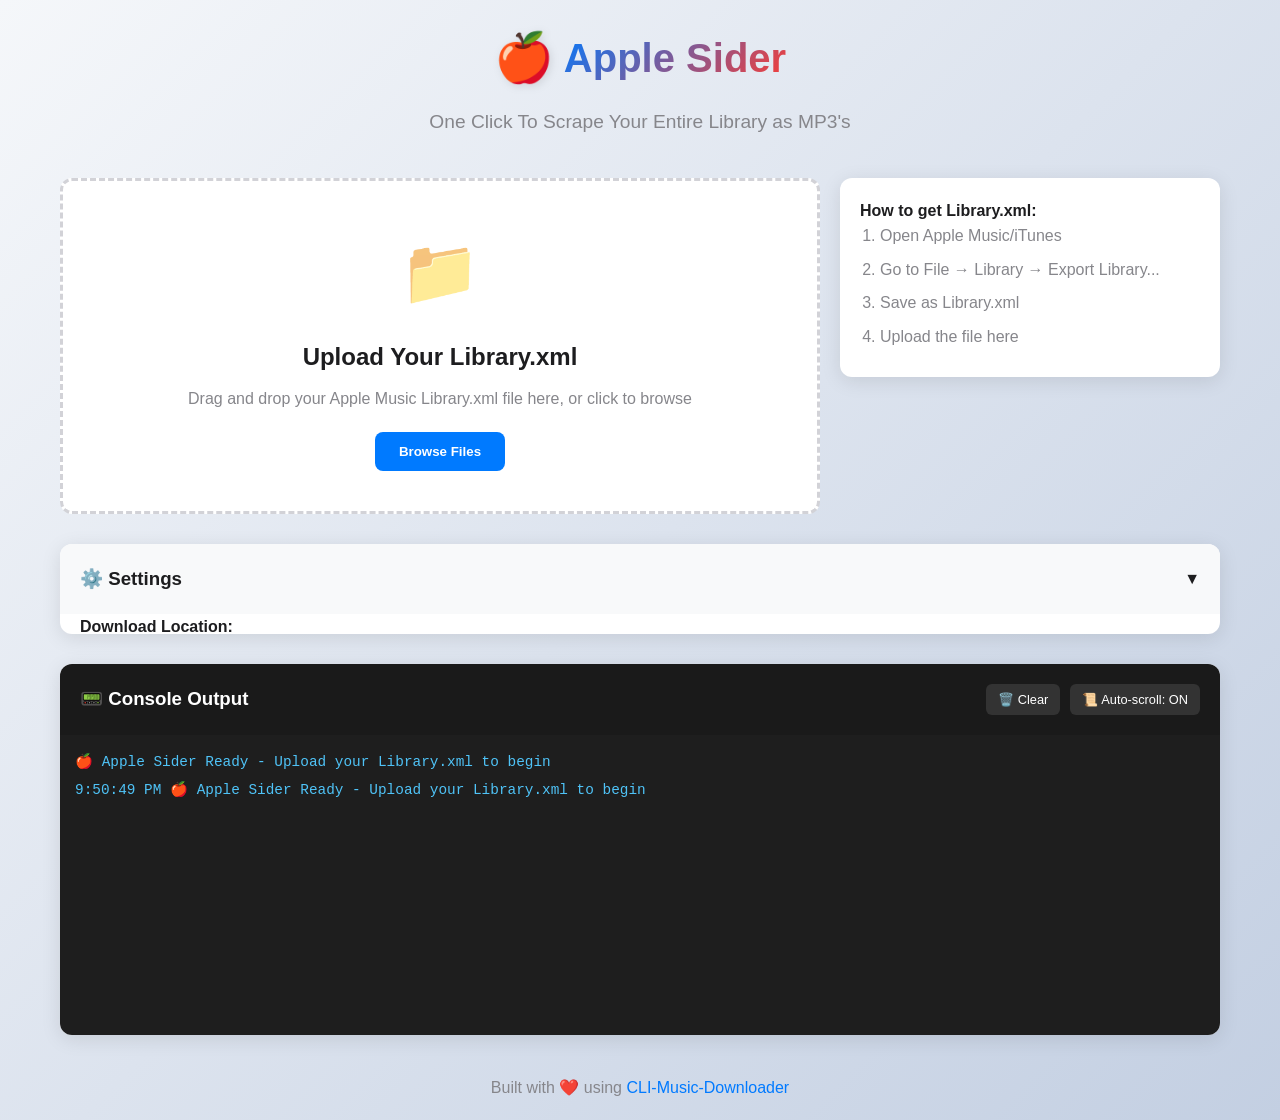
==== app/static/index.html @ b4f8e314 "🍎 Initial release: Complete Apple Sider application ✨ Features implemented: - Single-page web interf" ====
<!DOCTYPE html>
<html lang="en">
<head>
    <meta charset="UTF-8">
    <meta name="viewport" content="width=device-width, initial-scale=1.0">
    <title>Apple Sider - One Click To Scrape Your Entire Library as MP3's</title>
    <link rel="stylesheet" href="style.css">
    <link rel="icon" href="data:image/svg+xml,<svg xmlns='http://www.w3.org/2000/svg' viewBox='0 0 100 100'><text y='.9em' font-size='90'>🍎</text></svg>">
</head>
<body>
    <div class="container">
        <!-- Header -->
        <header class="header">
            <div class="logo">
                <span class="logo-icon">🍎</span>
                <h1 class="logo-text">Apple Sider</h1>
            </div>
            <p class="tagline">One Click To Scrape Your Entire Library as MP3's</p>
        </header>

        <!-- Main Content -->
        <main class="main">
            <!-- Upload Section -->
            <section class="upload-section" id="uploadSection">
                <div class="upload-zone" id="uploadZone">
                    <div class="upload-icon">📁</div>
                    <h3>Upload Your Library.xml</h3>
                    <p>Drag and drop your Apple Music Library.xml file here, or click to browse</p>
                    <input type="file" id="fileInput" accept=".xml" hidden>
                    <button class="browse-btn" onclick="document.getElementById('fileInput').click()">
                        Browse Files
                    </button>
                </div>
                <div class="upload-info">
                    <p><strong>How to get Library.xml:</strong></p>
                    <ol>
                        <li>Open Apple Music/iTunes</li>
                        <li>Go to File → Library → Export Library...</li>
                        <li>Save as Library.xml</li>
                        <li>Upload the file here</li>
                    </ol>
                </div>
            </section>

            <!-- Library Info Section -->
            <section class="library-info" id="libraryInfo" style="display: none;">
                <div class="info-card">
                    <h3>📊 Library Analysis</h3>
                    <div class="stats">
                        <div class="stat">
                            <span class="stat-number" id="totalTracks">0</span>
                            <span class="stat-label">Total Tracks</span>
                        </div>
                        <div class="stat">
                            <span class="stat-number" id="validTracks">0</span>
                            <span class="stat-label">Valid Music</span>
                        </div>
                        <div class="stat">
                            <span class="stat-number" id="estimatedHours">0</span>
                            <span class="stat-label">Estimated Hours</span>
                        </div>
                    </div>
                    <button class="start-btn" id="startDownload">
                        🚀 Start Download
                    </button>
                </div>
            </section>

            <!-- Progress Section -->
            <section class="progress-section" id="progressSection" style="display: none;">
                <div class="progress-card">
                    <h3>📈 Download Progress</h3>
                    <div class="progress-bar">
                        <div class="progress-fill" id="progressFill" style="width: 0%"></div>
                        <span class="progress-text" id="progressText">0%</span>
                    </div>
                    <div class="progress-stats">
                        <div class="progress-stat">
                            <span id="completedCount">0</span> completed
                        </div>
                        <div class="progress-stat">
                            <span id="activeCount">0</span> active
                        </div>
                        <div class="progress-stat">
                            <span id="queuedCount">0</span> queued
                        </div>
                        <div class="progress-stat">
                            <span id="failedCount">0</span> failed
                        </div>
                    </div>
                    <div class="progress-actions">
                        <button class="action-btn" id="pauseBtn">⏸️ Pause</button>
                        <button class="action-btn" id="retryBtn">🔄 Retry Failed</button>
                        <button class="action-btn danger" id="clearBtn">🗑️ Clear Queue</button>
                    </div>
                </div>
            </section>

            <!-- Settings Section -->
            <section class="settings-section">
                <div class="settings-header" onclick="toggleSettings()">
                    <h3>⚙️ Settings</h3>
                    <span class="settings-toggle" id="settingsToggle">▼</span>
                </div>
                <div class="settings-content" id="settingsContent">
                    <div class="setting-group">
                        <label>Download Location:</label>
                        <input type="text" id="downloadLocation" value="~/Music/Apple-Sider" class="setting-input">
                    </div>
                    <div class="setting-group">
                        <label>Folder Structure:</label>
                        <select id="folderStructure" class="setting-select">
                            <option value="flat">Flat (Artist-Song.mp3)</option>
                            <option value="nested">Nested (Artist/Song.mp3)</option>
                        </select>
                    </div>
                    <div class="setting-group">
                        <label>Concurrent Downloads:</label>
                        <input type="number" id="concurrentDownloads" min="1" max="10" value="3" class="setting-input">
                    </div>
                    <div class="setting-group">
                        <label>Metadata Source:</label>
                        <select id="metadataSource" class="setting-select">
                            <option value="all">All Sources</option>
                            <option value="musicbrainz">MusicBrainz Only</option>
                            <option value="skip-metadata">Skip Metadata</option>
                        </select>
                    </div>
                    <div class="setting-actions">
                        <button class="setting-btn" onclick="saveSettings()">💾 Save Settings</button>
                        <button class="setting-btn" onclick="resetSettings()">🔄 Reset Defaults</button>
                    </div>
                </div>
            </section>

            <!-- Console Section -->
            <section class="console-section">
                <div class="console-header">
                    <h3>📟 Console Output</h3>
                    <div class="console-actions">
                        <button class="console-btn" onclick="clearConsole()">🗑️ Clear</button>
                        <button class="console-btn" onclick="toggleAutoScroll()">📜 Auto-scroll: <span id="autoScrollStatus">ON</span></button>
                    </div>
                </div>
                <div class="console" id="console">
                    <div class="console-line welcome">🍎 Apple Sider Ready - Upload your Library.xml to begin</div>
                </div>
            </section>
        </main>

        <!-- Footer -->
        <footer class="footer">
            <p>Built with ❤️ using <a href="https://github.com/yourusername/CLI-Music-Downloader" target="_blank">CLI-Music-Downloader</a></p>
        </footer>
    </div>

    <!-- Loading Overlay -->
    <div class="loading-overlay" id="loadingOverlay" style="display: none;">
        <div class="loading-spinner"></div>
        <p>Processing Library.xml...</p>
    </div>

    <!-- Scripts -->
    <script src="app.js"></script>
</body>
</html>
---- app/static/style.css ----
/* Apple Sider - CSS Styles */

* {
    margin: 0;
    padding: 0;
    box-sizing: border-box;
}

:root {
    --primary-color: #007aff;
    --secondary-color: #ff3b30;
    --success-color: #34c759;
    --warning-color: #ff9500;
    --background-color: #f5f5f7;
    --surface-color: #ffffff;
    --text-primary: #1d1d1f;
    --text-secondary: #86868b;
    --border-color: #d2d2d7;
    --shadow: 0 4px 20px rgba(0, 0, 0, 0.1);
    --radius: 12px;
    --spacing: 20px;
}

body {
    font-family: -apple-system, BlinkMacSystemFont, 'Segoe UI', Roboto, sans-serif;
    background: linear-gradient(135deg, #f5f7fa 0%, #c3cfe2 100%);
    color: var(--text-primary);
    line-height: 1.6;
    min-height: 100vh;
}

.container {
    max-width: 1200px;
    margin: 0 auto;
    padding: var(--spacing);
}

/* Header */
.header {
    text-align: center;
    margin-bottom: calc(var(--spacing) * 2);
}

.logo {
    display: flex;
    align-items: center;
    justify-content: center;
    gap: 10px;
    margin-bottom: 10px;
}

.logo-icon {
    font-size: 3rem;
    filter: drop-shadow(2px 2px 4px rgba(0, 0, 0, 0.1));
}

.logo-text {
    font-size: 2.5rem;
    font-weight: 700;
    background: linear-gradient(135deg, var(--primary-color), var(--secondary-color));
    -webkit-background-clip: text;
    -webkit-text-fill-color: transparent;
    background-clip: text;
}

.tagline {
    font-size: 1.2rem;
    color: var(--text-secondary);
    font-weight: 500;
}

/* Main Content */
.main {
    display: flex;
    flex-direction: column;
    gap: calc(var(--spacing) * 1.5);
}

/* Upload Section */
.upload-section {
    display: grid;
    grid-template-columns: 2fr 1fr;
    gap: var(--spacing);
    align-items: start;
}

.upload-zone {
    background: var(--surface-color);
    border: 3px dashed var(--border-color);
    border-radius: var(--radius);
    padding: calc(var(--spacing) * 2);
    text-align: center;
    cursor: pointer;
    transition: all 0.3s ease;
    position: relative;
    overflow: hidden;
}

.upload-zone:hover {
    border-color: var(--primary-color);
    transform: translateY(-2px);
    box-shadow: var(--shadow);
}

.upload-zone.dragover {
    border-color: var(--success-color);
    background: rgba(52, 199, 89, 0.05);
}

.upload-icon {
    font-size: 4rem;
    margin-bottom: 15px;
    opacity: 0.7;
}

.upload-zone h3 {
    font-size: 1.5rem;
    margin-bottom: 10px;
    color: var(--text-primary);
}

.upload-zone p {
    color: var(--text-secondary);
    margin-bottom: 20px;
}

.browse-btn {
    background: var(--primary-color);
    color: white;
    border: none;
    padding: 12px 24px;
    border-radius: 8px;
    font-weight: 600;
    cursor: pointer;
    transition: all 0.3s ease;
}

.browse-btn:hover {
    background: #0056b3;
    transform: translateY(-1px);
}

.upload-info {
    background: var(--surface-color);
    padding: var(--spacing);
    border-radius: var(--radius);
    box-shadow: var(--shadow);
}

.upload-info h4 {
    margin-bottom: 10px;
    color: var(--text-primary);
}

.upload-info ol {
    padding-left: 20px;
    color: var(--text-secondary);
}

.upload-info li {
    margin-bottom: 8px;
}

/* Library Info Section */
.library-info {
    background: var(--surface-color);
    border-radius: var(--radius);
    box-shadow: var(--shadow);
    padding: calc(var(--spacing) * 1.5);
}

.info-card h3 {
    text-align: center;
    margin-bottom: var(--spacing);
    color: var(--text-primary);
}

.stats {
    display: grid;
    grid-template-columns: repeat(3, 1fr);
    gap: var(--spacing);
    margin-bottom: calc(var(--spacing) * 1.5);
}

.stat {
    text-align: center;
    padding: var(--spacing);
    background: #f8f9fa;
    border-radius: 8px;
}

.stat-number {
    display: block;
    font-size: 2rem;
    font-weight: 700;
    color: var(--primary-color);
}

.stat-label {
    color: var(--text-secondary);
    font-size: 0.9rem;
}

.start-btn {
    width: 100%;
    background: linear-gradient(135deg, var(--success-color), #28a745);
    color: white;
    border: none;
    padding: 16px;
    border-radius: var(--radius);
    font-size: 1.2rem;
    font-weight: 600;
    cursor: pointer;
    transition: all 0.3s ease;
}

.start-btn:hover {
    transform: translateY(-2px);
    box-shadow: 0 8px 25px rgba(52, 199, 89, 0.3);
}

/* Progress Section */
.progress-section {
    background: var(--surface-color);
    border-radius: var(--radius);
    box-shadow: var(--shadow);
    padding: calc(var(--spacing) * 1.5);
}

.progress-card h3 {
    text-align: center;
    margin-bottom: var(--spacing);
    color: var(--text-primary);
}

.progress-bar {
    position: relative;
    background: #e9ecef;
    border-radius: 25px;
    height: 40px;
    margin-bottom: var(--spacing);
    overflow: hidden;
}

.progress-fill {
    background: linear-gradient(90deg, var(--primary-color), var(--success-color));
    height: 100%;
    border-radius: 25px;
    transition: width 0.5s ease;
    position: relative;
    overflow: hidden;
}

.progress-fill::after {
    content: '';
    position: absolute;
    top: 0;
    left: 0;
    right: 0;
    bottom: 0;
    background: linear-gradient(90deg, transparent, rgba(255, 255, 255, 0.3), transparent);
    animation: shimmer 2s infinite;
}

@keyframes shimmer {
    0% { transform: translateX(-100%); }
    100% { transform: translateX(100%); }
}

.progress-text {
    position: absolute;
    top: 50%;
    left: 50%;
    transform: translate(-50%, -50%);
    font-weight: 600;
    color: white;
    text-shadow: 0 1px 2px rgba(0, 0, 0, 0.5);
}

.progress-stats {
    display: grid;
    grid-template-columns: repeat(4, 1fr);
    gap: 15px;
    margin-bottom: var(--spacing);
}

.progress-stat {
    text-align: center;
    padding: 10px;
    background: #f8f9fa;
    border-radius: 8px;
    font-size: 0.9rem;
    color: var(--text-secondary);
}

.progress-stat span {
    font-weight: 700;
    color: var(--text-primary);
}

.progress-actions {
    display: flex;
    gap: 10px;
    justify-content: center;
}

.action-btn {
    padding: 10px 16px;
    border: none;
    border-radius: 8px;
    cursor: pointer;
    font-weight: 600;
    transition: all 0.3s ease;
    background: var(--primary-color);
    color: white;
}

.action-btn:hover {
    transform: translateY(-1px);
    box-shadow: 0 4px 12px rgba(0, 122, 255, 0.3);
}

.action-btn.danger {
    background: var(--secondary-color);
}

.action-btn.danger:hover {
    box-shadow: 0 4px 12px rgba(255, 59, 48, 0.3);
}

/* Settings Section */
.settings-section {
    background: var(--surface-color);
    border-radius: var(--radius);
    box-shadow: var(--shadow);
    overflow: hidden;
}

.settings-header {
    padding: var(--spacing);
    background: #f8f9fa;
    cursor: pointer;
    display: flex;
    justify-content: space-between;
    align-items: center;
    transition: background 0.3s ease;
}

.settings-header:hover {
    background: #e9ecef;
}

.settings-toggle {
    font-weight: bold;
    transition: transform 0.3s ease;
}

.settings-toggle.open {
    transform: rotate(180deg);
}

.settings-content {
    padding: 0 var(--spacing) var(--spacing);
    max-height: 0;
    overflow: hidden;
    transition: all 0.3s ease;
}

.settings-content.open {
    max-height: 500px;
    padding: var(--spacing);
}

.setting-group {
    margin-bottom: 15px;
}

.setting-group label {
    display: block;
    margin-bottom: 5px;
    font-weight: 600;
    color: var(--text-primary);
}

.setting-input, .setting-select {
    width: 100%;
    padding: 10px;
    border: 2px solid var(--border-color);
    border-radius: 8px;
    font-size: 1rem;
    transition: border-color 0.3s ease;
}

.setting-input:focus, .setting-select:focus {
    outline: none;
    border-color: var(--primary-color);
}

.setting-actions {
    display: flex;
    gap: 10px;
    margin-top: var(--spacing);
}

.setting-btn {
    flex: 1;
    padding: 10px;
    border: none;
    border-radius: 8px;
    cursor: pointer;
    font-weight: 600;
    transition: all 0.3s ease;
    background: var(--primary-color);
    color: white;
}

.setting-btn:hover {
    transform: translateY(-1px);
    box-shadow: 0 4px 12px rgba(0, 122, 255, 0.3);
}

/* Console Section */
.console-section {
    background: var(--surface-color);
    border-radius: var(--radius);
    box-shadow: var(--shadow);
    overflow: hidden;
}

.console-header {
    padding: var(--spacing);
    background: #1a1a1a;
    color: white;
    display: flex;
    justify-content: space-between;
    align-items: center;
}

.console-actions {
    display: flex;
    gap: 10px;
}

.console-btn {
    background: #333;
    color: white;
    border: none;
    padding: 8px 12px;
    border-radius: 6px;
    font-size: 0.8rem;
    cursor: pointer;
    transition: background 0.3s ease;
}

.console-btn:hover {
    background: #444;
}

.console {
    background: #1e1e1e;
    color: #d4d4d4;
    font-family: 'Monaco', 'Menlo', monospace;
    font-size: 0.9rem;
    height: 300px;
    overflow-y: auto;
    padding: 15px;
    line-height: 1.4;
}

.console-line {
    margin-bottom: 4px;
    padding: 2px 0;
}

.console-line.welcome {
    color: #4fc3f7;
}

.console-line.info {
    color: #81c784;
}

.console-line.warning {
    color: #ffb74d;
}

.console-line.error {
    color: #f06292;
}

.console-line.success {
    color: #aed581;
}

.console-line.output {
    color: #e0e0e0;
    opacity: 0.8;
}

/* Footer */
.footer {
    text-align: center;
    margin-top: calc(var(--spacing) * 2);
    color: var(--text-secondary);
}

.footer a {
    color: var(--primary-color);
    text-decoration: none;
}

.footer a:hover {
    text-decoration: underline;
}

/* Loading Overlay */
.loading-overlay {
    position: fixed;
    top: 0;
    left: 0;
    width: 100%;
    height: 100%;
    background: rgba(0, 0, 0, 0.8);
    display: flex;
    flex-direction: column;
    justify-content: center;
    align-items: center;
    z-index: 1000;
    color: white;
}

.loading-spinner {
    width: 50px;
    height: 50px;
    border: 4px solid rgba(255, 255, 255, 0.3);
    border-top: 4px solid white;
    border-radius: 50%;
    animation: spin 1s linear infinite;
    margin-bottom: 20px;
}

@keyframes spin {
    0% { transform: rotate(0deg); }
    100% { transform: rotate(360deg); }
}

/* Responsive Design */
@media (max-width: 768px) {
    .container {
        padding: 15px;
    }
    
    .upload-section {
        grid-template-columns: 1fr;
    }
    
    .stats {
        grid-template-columns: 1fr;
    }
    
    .progress-stats {
        grid-template-columns: repeat(2, 1fr);
    }
    
    .progress-actions {
        flex-direction: column;
    }
    
    .setting-actions {
        flex-direction: column;
    }
    
    .logo-text {
        font-size: 2rem;
    }
    
    .console {
        height: 200px;
        font-size: 0.8rem;
    }
}

@media (max-width: 480px) {
    .progress-stats {
        grid-template-columns: 1fr;
    }
    
    .console-header {
        flex-direction: column;
        gap: 10px;
        text-align: center;
    }
    
    .logo {
        flex-direction: column;
        gap: 5px;
    }
}
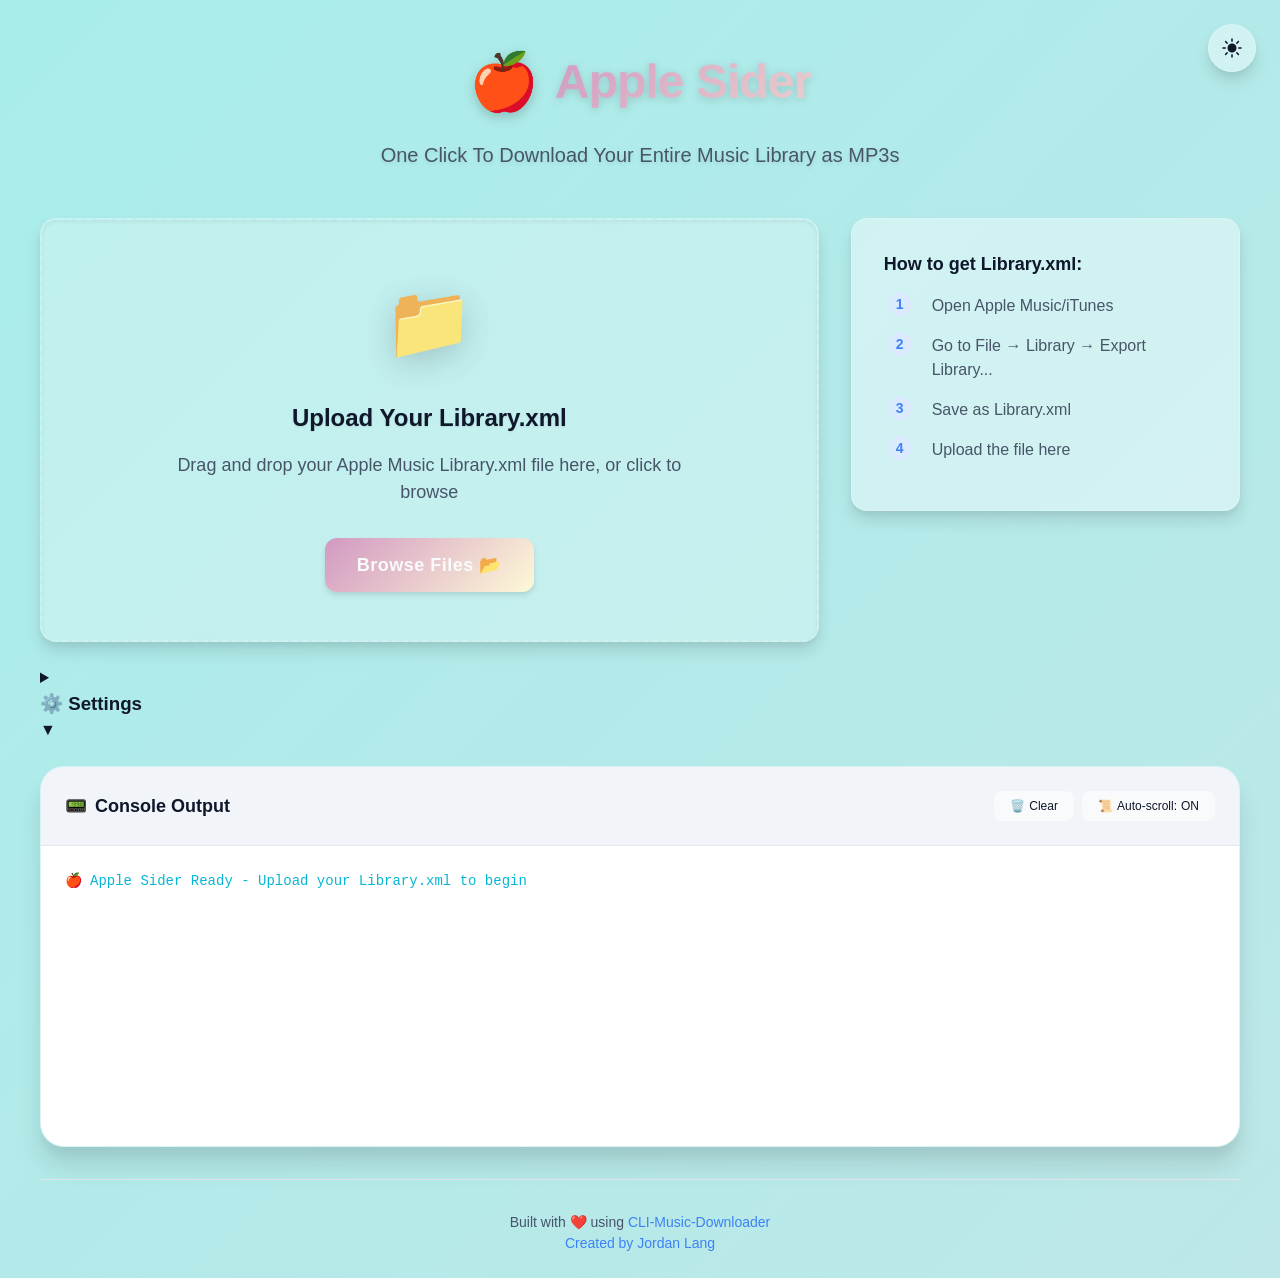
==== commit 82555b5a: "chore: Final cleanup and Docker Compose version warning fix" ====
--- a/app/static/index.html
+++ b/app/static/index.html
@@ -1,163 +1,530 @@
 <!DOCTYPE html>
-<html lang="en">
+<html lang="en" data-theme="light">
 <head>
+    <!-- Essential Meta Tags -->
     <meta charset="UTF-8">
-    <meta name="viewport" content="width=device-width, initial-scale=1.0">
-    <title>Apple Sider - One Click To Scrape Your Entire Library as MP3's</title>
+    <meta name="viewport" content="width=device-width, initial-scale=1.0, shrink-to-fit=no">
+    <meta http-equiv="X-UA-Compatible" content="IE=edge">
+    <meta name="theme-color" content="#667eea">
+    <meta name="color-scheme" content="light dark">
+    <meta name="apple-mobile-web-app-capable" content="yes">
+    <meta name="apple-mobile-web-app-status-bar-style" content="default">
+    <meta name="apple-mobile-web-app-title" content="Apple Sider">
+    
+    <!-- Primary Meta Tags -->
+    <title>Apple Sider - One Click To Download Your Entire Music Library as MP3s</title>
+    <meta name="title" content="Apple Sider - One Click To Download Your Entire Music Library as MP3s">
+    <meta name="description" content="Transform your Apple Music Library.xml into high-quality MP3 downloads. Simple drag-and-drop interface with real-time progress tracking and smart metadata enhancement.">
+    <meta name="keywords" content="apple music, music downloader, mp3, library converter, CLI music downloader, apple sider">
+    <meta name="author" content="Jordan Lang">
+    <meta name="robots" content="index, follow">
+    
+    <!-- Open Graph / Facebook -->
+    <meta property="og:type" content="website">
+    <meta property="og:url" content="https://apple-sider.com/">
+    <meta property="og:title" content="Apple Sider - One Click Music Library Download">
+    <meta property="og:description" content="Transform your Apple Music Library.xml into high-quality MP3 downloads with our intuitive web interface.">
+    <meta property="og:image" content="/assets/og-image.png">
+    <meta property="og:image:width" content="1200">
+    <meta property="og:image:height" content="630">
+    <meta property="og:site_name" content="Apple Sider">
+    
+    <!-- Twitter -->
+    <meta property="twitter:card" content="summary_large_image">
+    <meta property="twitter:url" content="https://apple-sider.com/">
+    <meta property="twitter:title" content="Apple Sider - One Click Music Library Download">
+    <meta property="twitter:description" content="Transform your Apple Music Library.xml into high-quality MP3 downloads with our intuitive web interface.">
+    <meta property="twitter:image" content="/assets/twitter-image.png">
+    <meta property="twitter:creator" content="@jordolang">
+    
+    <!-- Favicon -->
+    <link rel="icon" href="/assets/favicon.ico" sizes="32x32">
+    <link rel="icon" href="/assets/icon.svg" type="image/svg+xml">
+    <link rel="apple-touch-icon" href="/assets/apple-touch-icon.png">
+    <link rel="manifest" href="/assets/manifest.json">
+    
+    <!-- Preconnect for Performance -->
+    <link rel="preconnect" href="https://fonts.googleapis.com">
+    <link rel="preconnect" href="https://fonts.gstatic.com" crossorigin>
+    
+    <!-- Styles -->
     <link rel="stylesheet" href="style.css">
-    <link rel="icon" href="data:image/svg+xml,<svg xmlns='http://www.w3.org/2000/svg' viewBox='0 0 100 100'><text y='.9em' font-size='90'>🍎</text></svg>">
+    
+    <!-- Structured Data -->
+    <script type="application/ld+json">
+    {
+        "@context": "https://schema.org",
+        "@type": "SoftwareApplication",
+        "name": "Apple Sider",
+        "description": "Transform your Apple Music Library.xml into high-quality MP3 downloads",
+        "url": "https://apple-sider.com",
+        "applicationCategory": "MultimediaApplication",
+        "operatingSystem": "Any",
+        "author": {
+            "@type": "Person",
+            "name": "Jordan Lang",
+            "url": "https://jordolang.com"
+        },
+        "offers": {
+            "@type": "Offer",
+            "price": "0",
+            "priceCurrency": "USD"
+        }
+    }
+    </script>
 </head>
 <body>
+    <!-- Skip Navigation Link for Screen Readers -->
+    <a href="#main-content" class="skip-link" aria-label="Skip to main content">Skip to main content</a>
+    
+    <!-- Theme Toggle Button -->
+    <button 
+        id="themeToggle" 
+        class="theme-toggle" 
+        aria-label="Toggle dark mode"
+        role="switch"
+        aria-checked="false"
+        title="Toggle between light and dark themes"
+    >
+        <svg class="theme-icon theme-icon--light" viewBox="0 0 24 24" aria-hidden="true">
+            <path d="M12 2.25a.75.75 0 01.75.75v2.25a.75.75 0 01-1.5 0V3a.75.75 0 01.75-.75zM7.5 12a4.5 4.5 0 119 0 4.5 4.5 0 01-9 0zM18.894 6.166a.75.75 0 00-1.06-1.06l-1.591 1.59a.75.75 0 101.06 1.061l1.591-1.59zM21.75 12a.75.75 0 01-.75.75h-2.25a.75.75 0 010-1.5H21a.75.75 0 01.75.75zM17.834 18.894a.75.75 0 001.06-1.06l-1.59-1.591a.75.75 0 10-1.061 1.06l1.59 1.591zM12 18a.75.75 0 01.75.75V21a.75.75 0 01-1.5 0v-2.25A.75.75 0 0112 18zM7.758 17.303a.75.75 0 00-1.061-1.06l-1.591 1.59a.75.75 0 001.06 1.061l1.591-1.59zM6 12a.75.75 0 01-.75.75H3a.75.75 0 010-1.5h2.25A.75.75 0 016 12zM6.697 7.757a.75.75 0 001.06-1.06l-1.59-1.591a.75.75 0 00-1.061 1.06l1.59 1.591z"></path>
+        </svg>
+        <svg class="theme-icon theme-icon--dark" viewBox="0 0 24 24" aria-hidden="true">
+            <path d="M17.25 16.22a6.937 6.937 0 01-9.47-9.47 7.451 7.451 0 1010.47 10.47zM12.75 7C17 7 17 2.75 17 2.75S17 7 21.25 7C17 7 17 11.25 17 11.25S17 7 12.75 7z"></path>
+        </svg>
+    </button>
     <div class="container">
         <!-- Header -->
-        <header class="header">
+        <header class="header" role="banner">
             <div class="logo">
-                <span class="logo-icon">🍎</span>
-                <h1 class="logo-text">Apple Sider</h1>
+                <span class="logo-icon" aria-hidden="true" role="img" aria-label="Apple icon">🍎</span>
+                <h1 class="logo-text">
+                    <span class="sr-only">Apple Sider - </span>Apple Sider
+                </h1>
             </div>
-            <p class="tagline">One Click To Scrape Your Entire Library as MP3's</p>
+            <p class="tagline">One Click To Download Your Entire Music Library as MP3s</p>
         </header>
 
         <!-- Main Content -->
-        <main class="main">
+        <main class="main" id="main-content" role="main">
             <!-- Upload Section -->
-            <section class="upload-section" id="uploadSection">
-                <div class="upload-zone" id="uploadZone">
-                    <div class="upload-icon">📁</div>
-                    <h3>Upload Your Library.xml</h3>
-                    <p>Drag and drop your Apple Music Library.xml file here, or click to browse</p>
-                    <input type="file" id="fileInput" accept=".xml" hidden>
-                    <button class="browse-btn" onclick="document.getElementById('fileInput').click()">
-                        Browse Files
+            <section 
+                class="upload-section" 
+                id="uploadSection" 
+                aria-label="File upload section"
+                data-aos="fade-in"
+                data-aos-delay="300"
+            >
+                <article class="upload-zone" 
+                    id="uploadZone" 
+                    role="button" 
+                    tabindex="0" 
+                    aria-label="Upload your Library.xml file by dragging and dropping or clicking to browse"
+                    aria-describedby="upload-instructions"
+                    data-testid="upload-zone"
+                >
+                    <div class="upload-icon" aria-hidden="true" role="img" aria-label="Folder icon">📁</div>
+                    <h3 id="upload-title">Upload Your Library.xml</h3>
+                    <p id="upload-instructions">Drag and drop your Apple Music Library.xml file here, or click to browse</p>
+                    <input 
+                        type="file" 
+                        id="fileInput" 
+                        accept=".xml,application/xml,text/xml" 
+                        hidden 
+                        aria-label="Select Library.xml file"
+                        data-testid="file-input"
+                    >
+                    <button 
+                        class="browse-btn" 
+                        type="button"
+                        onclick="document.getElementById('fileInput').click()"
+                        aria-describedby="upload-instructions"
+                        data-testid="browse-button"
+                    >
+                        <span class="button-text">Browse Files</span>
+                        <span class="button-icon" aria-hidden="true">📂</span>
                     </button>
+                </article>
+                
+                <aside class="upload-info" role="complementary" aria-labelledby="info-title">
+                    <h4 id="info-title">How to get Library.xml:</h4>
+                    <ol role="list">
+                        <li role="listitem">Open Apple Music/iTunes</li>
+                        <li role="listitem">Go to File → Library → Export Library...</li>
+                        <li role="listitem">Save as Library.xml</li>
+                        <li role="listitem">Upload the file here</li>
+                    </ol>
+                </aside>
+            </section>
+
+            <!-- Library Info Section -->
+            <section 
+                class="library-info" 
+                id="libraryInfo" 
+                style="display: none;" 
+                aria-label="Library analysis results"
+                role="region"
+                data-aos="slide-up"
+                data-testid="library-info"
+            >
+                <article class="info-card" role="article">
+                    <header>
+                        <h3 id="analysis-title">
+                            <span class="section-icon" aria-hidden="true" role="img" aria-label="Chart icon">📊</span>
+                            Library Analysis
+                        </h3>
+                    </header>
+                    
+                    <div class="stats" role="group" aria-labelledby="analysis-title">
+                        <div class="stat" role="img" aria-labelledby="total-tracks-label">
+                            <span class="stat-number" id="totalTracks" aria-live="polite">0</span>
+                            <span class="stat-label" id="total-tracks-label">Total Tracks</span>
+                        </div>
+                        <div class="stat" role="img" aria-labelledby="valid-tracks-label">
+                            <span class="stat-number" id="validTracks" aria-live="polite">0</span>
+                            <span class="stat-label" id="valid-tracks-label">Valid Music</span>
+                        </div>
+                        <div class="stat" role="img" aria-labelledby="estimated-hours-label">
+                            <span class="stat-number" id="estimatedHours" aria-live="polite">0</span>
+                            <span class="stat-label" id="estimated-hours-label">Estimated Hours</span>
+                        </div>
+                    </div>
+                    
+                    <button 
+                        class="start-btn" 
+                        id="startDownload"
+                        type="button"
+                        aria-describedby="analysis-title"
+                        data-testid="start-download"
+                    >
+                        <span class="button-icon" aria-hidden="true">🚀</span>
+                        <span class="button-text">Start Download</span>
+                    </button>
+                </article>
+            </section>
+
+            <!-- Progress Section -->
+            <section 
+                class="progress-section" 
+                id="progressSection" 
+                style="display: none;" 
+                aria-label="Download progress tracking"
+                role="region"
+                data-aos="slide-up"
+                data-testid="progress-section"
+            >
+                <article class="progress-card" role="article">
+                    <header>
+                        <h3 id="progress-title">
+                            <span class="section-icon" aria-hidden="true" role="img" aria-label="Chart icon">📈</span>
+                            Download Progress
+                        </h3>
+                    </header>
+                    
+                    <div class="progress-container" role="group" aria-labelledby="progress-title">
+                        <div 
+                            class="progress-bar" 
+                            role="progressbar" 
+                            aria-valuenow="0" 
+                            aria-valuemin="0" 
+                            aria-valuemax="100"
+                            aria-labelledby="progress-title"
+                            aria-describedby="progress-text"
+                        >
+                            <div class="progress-fill" id="progressFill" style="width: 0%"></div>
+                            <span class="progress-text" id="progressText" aria-live="polite">0%</span>
+                        </div>
+                    </div>
+                    
+                    <div class="progress-stats" role="group" aria-label="Download statistics">
+                        <div class="progress-stat" role="img" aria-labelledby="completed-label">
+                            <span id="completedCount" aria-live="polite">0</span>
+                            <span id="completed-label">completed</span>
+                        </div>
+                        <div class="progress-stat" role="img" aria-labelledby="active-label">
+                            <span id="activeCount" aria-live="polite">0</span>
+                            <span id="active-label">active</span>
+                        </div>
+                        <div class="progress-stat" role="img" aria-labelledby="queued-label">
+                            <span id="queuedCount" aria-live="polite">0</span>
+                            <span id="queued-label">queued</span>
+                        </div>
+                        <div class="progress-stat" role="img" aria-labelledby="failed-label">
+                            <span id="failedCount" aria-live="polite">0</span>
+                            <span id="failed-label">failed</span>
+                        </div>
+                    </div>
+                    
+                    <div class="progress-actions" role="group" aria-label="Download control actions">
+                        <button 
+                            class="action-btn" 
+                            id="pauseBtn" 
+                            type="button"
+                            aria-pressed="false"
+                            data-testid="pause-button"
+                        >
+                            <span class="button-icon" aria-hidden="true">⏸️</span>
+                            <span class="button-text">Pause</span>
+                        </button>
+                        <button 
+                            class="action-btn" 
+                            id="retryBtn" 
+                            type="button"
+                            aria-describedby="failed-label"
+                            data-testid="retry-button"
+                        >
+                            <span class="button-icon" aria-hidden="true">🔄</span>
+                            <span class="button-text">Retry Failed</span>
+                        </button>
+                        <button 
+                            class="action-btn danger" 
+                            id="clearBtn" 
+                            type="button"
+                            aria-describedby="clear-warning"
+                            data-testid="clear-button"
+                        >
+                            <span class="button-icon" aria-hidden="true">🗑️</span>
+                            <span class="button-text">Clear Queue</span>
+                        </button>
+                        <div id="clear-warning" class="sr-only">This will remove all queued downloads</div>
+                    </div>
+                </article>
+            </section>
+
+            <!-- Settings Section -->
+            <section class="settings-section" aria-label="Application settings" data-aos="fade-in" data-aos-delay="600">
+                <details class="settings-details">
+                    <summary 
+                        class="settings-header" 
+                        role="button"
+                        aria-expanded="false"
+                        aria-controls="settingsContent"
+                        id="settingsToggle"
+                        data-testid="settings-toggle"
+                    >
+                        <h3 id="settings-title">
+                            <span class="section-icon" aria-hidden="true" role="img" aria-label="Settings icon">⚙️</span>
+                            Settings
+                        </h3>
+                        <span class="settings-toggle-icon" aria-hidden="true">▼</span>
+                    </summary>
+                    
+                    <div 
+                        class="settings-content" 
+                        id="settingsContent" 
+                        role="region" 
+                        aria-labelledby="settings-title"
+                    >
+                        <form class="settings-form" role="form" aria-labelledby="settings-title">
+                            <div class="setting-group">
+                                <label for="downloadLocation" class="setting-label">
+                                    Download Location:
+                                    <span class="label-help" aria-describedby="location-help">ℹ️</span>
+                                </label>
+                                <input 
+                                    type="text" 
+                                    id="downloadLocation" 
+                                    value="~/Music/Apple-Sider" 
+                                    class="setting-input"
+                                    aria-describedby="location-help"
+                                    data-testid="download-location"
+                                >
+                                <div id="location-help" class="setting-help">Path where downloaded files will be saved</div>
+                            </div>
+                            
+                            <div class="setting-group">
+                                <label for="folderStructure" class="setting-label">
+                                    Folder Structure:
+                                    <span class="label-help" aria-describedby="structure-help">ℹ️</span>
+                                </label>
+                                <select 
+                                    id="folderStructure" 
+                                    class="setting-select"
+                                    aria-describedby="structure-help"
+                                    data-testid="folder-structure"
+                                >
+                                    <option value="flat">Flat (Artist-Song.mp3)</option>
+                                    <option value="nested">Nested (Artist/Song.mp3)</option>
+                                </select>
+                                <div id="structure-help" class="setting-help">How files are organized in folders</div>
+                            </div>
+                            
+                            <div class="setting-group">
+                                <label for="concurrentDownloads" class="setting-label">
+                                    Concurrent Downloads:
+                                    <span class="label-help" aria-describedby="concurrent-help">ℹ️</span>
+                                </label>
+                                <input 
+                                    type="number" 
+                                    id="concurrentDownloads" 
+                                    min="1" 
+                                    max="10" 
+                                    value="3" 
+                                    class="setting-input"
+                                    aria-describedby="concurrent-help"
+                                    data-testid="concurrent-downloads"
+                                >
+                                <div id="concurrent-help" class="setting-help">Number of simultaneous downloads (1-10)</div>
+                            </div>
+                            
+                            <div class="setting-group">
+                                <label for="metadataSource" class="setting-label">
+                                    Metadata Source:
+                                    <span class="label-help" aria-describedby="metadata-help">ℹ️</span>
+                                </label>
+                                <select 
+                                    id="metadataSource" 
+                                    class="setting-select"
+                                    aria-describedby="metadata-help"
+                                    data-testid="metadata-source"
+                                >
+                                    <option value="all">All Sources</option>
+                                    <option value="musicbrainz">MusicBrainz Only</option>
+                                    <option value="skip-metadata">Skip Metadata</option>
+                                </select>
+                                <div id="metadata-help" class="setting-help">Where to get song information and artwork</div>
+                            </div>
+                            
+                            <div class="setting-actions" role="group" aria-label="Settings actions">
+                                <button 
+                                    class="setting-btn" 
+                                    type="button"
+                                    onclick="saveSettings()"
+                                    aria-describedby="save-help"
+                                    data-testid="save-settings"
+                                >
+                                    <span class="button-icon" aria-hidden="true">💾</span>
+                                    <span class="button-text">Save Settings</span>
+                                </button>
+                                <button 
+                                    class="setting-btn setting-btn--secondary" 
+                                    type="button"
+                                    onclick="resetSettings()"
+                                    aria-describedby="reset-help"
+                                    data-testid="reset-settings"
+                                >
+                                    <span class="button-icon" aria-hidden="true">🔄</span>
+                                    <span class="button-text">Reset Defaults</span>
+                                </button>
+                                <div id="save-help" class="sr-only">Save current settings to local storage</div>
+                                <div id="reset-help" class="sr-only">Reset all settings to default values</div>
+                            </div>
+                        </form>
+                    </div>
+                </details>
+            </section>
+
+            <!-- Console Section -->
+            <section 
+                class="console-section" 
+                aria-label="Console output and logs"
+                data-aos="fade-in" 
+                data-aos-delay="700"
+            >
+                <header class="console-header">
+                    <h3 id="console-title">
+                        <span class="section-icon" aria-hidden="true" role="img" aria-label="Console icon">📟</span>
+                        Console Output
+                    </h3>
+                    <div class="console-actions" role="group" aria-label="Console controls">
+                        <button 
+                            class="console-btn" 
+                            type="button"
+                            onclick="clearConsole()"
+                            aria-label="Clear console output"
+                            title="Clear all console messages"
+                            data-testid="clear-console"
+                        >
+                            <span class="button-icon" aria-hidden="true">🗑️</span>
+                            <span class="button-text">Clear</span>
+                        </button>
+                        <button 
+                            class="console-btn" 
+                            type="button"
+                            onclick="toggleAutoScroll()"
+                            aria-pressed="true"
+                            aria-label="Toggle automatic scrolling"
+                            title="Toggle automatic scrolling to new messages"
+                            data-testid="toggle-autoscroll"
+                        >
+                            <span class="button-icon" aria-hidden="true">📜</span>
+                            <span class="button-text">Auto-scroll: </span>
+                            <span id="autoScrollStatus" aria-live="polite">ON</span>
+                        </button>
+                    </div>
+                </header>
+                
+                <div 
+                    class="console" 
+                    id="console" 
+                    role="log" 
+                    aria-live="polite" 
+                    aria-labelledby="console-title"
+                    tabindex="0"
+                    aria-describedby="console-help"
+                    data-testid="console-output"
+                >
+                    <div class="console-line welcome" role="status">
+                        <span class="console-timestamp" aria-label="Timestamp">🍎</span>
+                        <span class="console-message">Apple Sider Ready - Upload your Library.xml to begin</span>
+                    </div>
                 </div>
-                <div class="upload-info">
-                    <p><strong>How to get Library.xml:</strong></p>
-                    <ol>
-                        <li>Open Apple Music/iTunes</li>
-                        <li>Go to File → Library → Export Library...</li>
-                        <li>Save as Library.xml</li>
-                        <li>Upload the file here</li>
-                    </ol>
-                </div>
-            </section>
-
-            <!-- Library Info Section -->
-            <section class="library-info" id="libraryInfo" style="display: none;">
-                <div class="info-card">
-                    <h3>📊 Library Analysis</h3>
-                    <div class="stats">
-                        <div class="stat">
-                            <span class="stat-number" id="totalTracks">0</span>
-                            <span class="stat-label">Total Tracks</span>
-                        </div>
-                        <div class="stat">
-                            <span class="stat-number" id="validTracks">0</span>
-                            <span class="stat-label">Valid Music</span>
-                        </div>
-                        <div class="stat">
-                            <span class="stat-number" id="estimatedHours">0</span>
-                            <span class="stat-label">Estimated Hours</span>
-                        </div>
-                    </div>
-                    <button class="start-btn" id="startDownload">
-                        🚀 Start Download
-                    </button>
-                </div>
-            </section>
-
-            <!-- Progress Section -->
-            <section class="progress-section" id="progressSection" style="display: none;">
-                <div class="progress-card">
-                    <h3>📈 Download Progress</h3>
-                    <div class="progress-bar">
-                        <div class="progress-fill" id="progressFill" style="width: 0%"></div>
-                        <span class="progress-text" id="progressText">0%</span>
-                    </div>
-                    <div class="progress-stats">
-                        <div class="progress-stat">
-                            <span id="completedCount">0</span> completed
-                        </div>
-                        <div class="progress-stat">
-                            <span id="activeCount">0</span> active
-                        </div>
-                        <div class="progress-stat">
-                            <span id="queuedCount">0</span> queued
-                        </div>
-                        <div class="progress-stat">
-                            <span id="failedCount">0</span> failed
-                        </div>
-                    </div>
-                    <div class="progress-actions">
-                        <button class="action-btn" id="pauseBtn">⏸️ Pause</button>
-                        <button class="action-btn" id="retryBtn">🔄 Retry Failed</button>
-                        <button class="action-btn danger" id="clearBtn">🗑️ Clear Queue</button>
-                    </div>
-                </div>
-            </section>
-
-            <!-- Settings Section -->
-            <section class="settings-section">
-                <div class="settings-header" onclick="toggleSettings()">
-                    <h3>⚙️ Settings</h3>
-                    <span class="settings-toggle" id="settingsToggle">▼</span>
-                </div>
-                <div class="settings-content" id="settingsContent">
-                    <div class="setting-group">
-                        <label>Download Location:</label>
-                        <input type="text" id="downloadLocation" value="~/Music/Apple-Sider" class="setting-input">
-                    </div>
-                    <div class="setting-group">
-                        <label>Folder Structure:</label>
-                        <select id="folderStructure" class="setting-select">
-                            <option value="flat">Flat (Artist-Song.mp3)</option>
-                            <option value="nested">Nested (Artist/Song.mp3)</option>
-                        </select>
-                    </div>
-                    <div class="setting-group">
-                        <label>Concurrent Downloads:</label>
-                        <input type="number" id="concurrentDownloads" min="1" max="10" value="3" class="setting-input">
-                    </div>
-                    <div class="setting-group">
-                        <label>Metadata Source:</label>
-                        <select id="metadataSource" class="setting-select">
-                            <option value="all">All Sources</option>
-                            <option value="musicbrainz">MusicBrainz Only</option>
-                            <option value="skip-metadata">Skip Metadata</option>
-                        </select>
-                    </div>
-                    <div class="setting-actions">
-                        <button class="setting-btn" onclick="saveSettings()">💾 Save Settings</button>
-                        <button class="setting-btn" onclick="resetSettings()">🔄 Reset Defaults</button>
-                    </div>
-                </div>
-            </section>
-
-            <!-- Console Section -->
-            <section class="console-section">
-                <div class="console-header">
-                    <h3>📟 Console Output</h3>
-                    <div class="console-actions">
-                        <button class="console-btn" onclick="clearConsole()">🗑️ Clear</button>
-                        <button class="console-btn" onclick="toggleAutoScroll()">📜 Auto-scroll: <span id="autoScrollStatus">ON</span></button>
-                    </div>
-                </div>
-                <div class="console" id="console">
-                    <div class="console-line welcome">🍎 Apple Sider Ready - Upload your Library.xml to begin</div>
-                </div>
+                <div id="console-help" class="sr-only">Console showing real-time application status and download progress</div>
             </section>
         </main>
 
         <!-- Footer -->
-        <footer class="footer">
-            <p>Built with ❤️ using <a href="https://github.com/yourusername/CLI-Music-Downloader" target="_blank">CLI-Music-Downloader</a></p>
+        <footer class="footer" role="contentinfo">
+            <p>
+                Built with <span aria-label="love" role="img">❤️</span> using 
+                <a 
+                    href="https://github.com/jordolang/CLI-Music-Downloader" 
+                    target="_blank" 
+                    rel="noopener noreferrer"
+                    aria-label="CLI-Music-Downloader GitHub repository (opens in new tab)"
+                >CLI-Music-Downloader</a>
+            </p>
+            <p class="footer-credits">
+                <a 
+                    href="https://jordolang.com" 
+                    target="_blank" 
+                    rel="noopener noreferrer"
+                    aria-label="Visit Jordan Lang's website (opens in new tab)"
+                >Created by Jordan Lang</a>
+            </p>
         </footer>
     </div>
 
     <!-- Loading Overlay -->
-    <div class="loading-overlay" id="loadingOverlay" style="display: none;">
-        <div class="loading-spinner"></div>
-        <p>Processing Library.xml...</p>
+    <div 
+        class="loading-overlay" 
+        id="loadingOverlay" 
+        style="display: none;" 
+        role="dialog" 
+        aria-modal="true" 
+        aria-labelledby="loading-title" 
+        aria-describedby="loading-description"
+        data-testid="loading-overlay"
+    >
+        <div class="loading-content">
+            <div class="loading-spinner" role="img" aria-label="Loading spinner animation"></div>
+            <h2 id="loading-title" class="loading-title">Processing Library.xml</h2>
+            <p id="loading-description" class="loading-description" aria-live="polite">
+                Please wait while we analyze your music library...
+            </p>
+        </div>
+    </div>
+    
+    <!-- Notification System -->
+    <div 
+        id="notificationContainer" 
+        class="notification-container" 
+        role="region" 
+        aria-label="Notifications" 
+        aria-live="polite"
+        data-testid="notifications"
+    >
+        <!-- Dynamic notifications will be inserted here -->
     </div>
 
     <!-- Scripts -->
--- a/app/static/style.css
+++ b/app/static/style.css
@@ -1,254 +1,955 @@
-/* Apple Sider - CSS Styles */
-
+/* ============================================================================
+   Apple Sider - Next-Gen UI with Advanced Animations & Themes
+   ============================================================================ */
+
+/* Reset & Base */
 * {
     margin: 0;
     padding: 0;
     box-sizing: border-box;
 }
 
+*::before,
+*::after {
+    box-sizing: border-box;
+}
+
+/* ============================================================================
+   CSS Custom Properties - Dynamic Theme System
+   ============================================================================ */
+
 :root {
-    --primary-color: #007aff;
-    --secondary-color: #ff3b30;
-    --success-color: #34c759;
-    --warning-color: #ff9500;
-    --background-color: #f5f5f7;
-    --surface-color: #ffffff;
-    --text-primary: #1d1d1f;
-    --text-secondary: #86868b;
-    --border-color: #d2d2d7;
-    --shadow: 0 4px 20px rgba(0, 0, 0, 0.1);
-    --radius: 12px;
-    --spacing: 20px;
-}
-
+    /* Animation System */
+    --duration-instant: 0.1s;
+    --duration-fast: 0.2s;
+    --duration-normal: 0.3s;
+    --duration-slow: 0.5s;
+    --duration-slower: 0.8s;
+    --easing-standard: cubic-bezier(0.4, 0.0, 0.2, 1);
+    --easing-decelerate: cubic-bezier(0.0, 0.0, 0.2, 1);
+    --easing-accelerate: cubic-bezier(0.4, 0.0, 1, 1);
+    --easing-sharp: cubic-bezier(0.4, 0.0, 0.6, 1);
+    --easing-bounce: cubic-bezier(0.68, -0.55, 0.265, 1.55);
+    
+    /* Spacing System */
+    --space-xs: 0.25rem;   /* 4px */
+    --space-sm: 0.5rem;    /* 8px */
+    --space-md: 1rem;      /* 16px */
+    --space-lg: 1.5rem;    /* 24px */
+    --space-xl: 2rem;      /* 32px */
+    --space-2xl: 3rem;     /* 48px */
+    --space-3xl: 4rem;     /* 64px */
+    --space-4xl: 6rem;     /* 96px */
+    
+    /* Radius System */
+    --radius-xs: 0.125rem; /* 2px */
+    --radius-sm: 0.25rem;  /* 4px */
+    --radius-md: 0.5rem;   /* 8px */
+    --radius-lg: 0.75rem;  /* 12px */
+    --radius-xl: 1rem;     /* 16px */
+    --radius-2xl: 1.5rem;  /* 24px */
+    --radius-3xl: 2rem;    /* 32px */
+    --radius-full: 9999px;
+    
+    /* Typography */
+    --font-family-sans: -apple-system, BlinkMacSystemFont, "SF Pro Display", "Segoe UI", Roboto, "Helvetica Neue", Arial, sans-serif;
+    --font-family-mono: "SF Mono", Monaco, "Cascadia Code", "Roboto Mono", Consolas, "Courier New", monospace;
+    
+    --font-size-xs: 0.75rem;    /* 12px */
+    --font-size-sm: 0.875rem;   /* 14px */
+    --font-size-base: 1rem;     /* 16px */
+    --font-size-lg: 1.125rem;   /* 18px */
+    --font-size-xl: 1.25rem;    /* 20px */
+    --font-size-2xl: 1.5rem;    /* 24px */
+    --font-size-3xl: 1.875rem;  /* 30px */
+    --font-size-4xl: 2.25rem;   /* 36px */
+    --font-size-5xl: 3rem;      /* 48px */
+    --font-size-6xl: 3.75rem;   /* 60px */
+    
+    --font-weight-light: 300;
+    --font-weight-normal: 400;
+    --font-weight-medium: 500;
+    --font-weight-semibold: 600;
+    --font-weight-bold: 700;
+    --font-weight-black: 900;
+    
+    --line-height-none: 1;
+    --line-height-tight: 1.25;
+    --line-height-snug: 1.375;
+    --line-height-normal: 1.5;
+    --line-height-relaxed: 1.625;
+    --line-height-loose: 2;
+}
+
+/* Light Theme (Default) */
+:root,
+[data-theme="light"] {
+    /* Background System */
+    --bg-primary: #ffffff;
+    --bg-secondary: #f8fafc;
+    --bg-tertiary: #f1f5f9;
+    --bg-elevated: #ffffff;
+    --bg-overlay: rgba(15, 23, 42, 0.8);
+    
+    /* Glass Morphism */
+    --glass-bg: rgba(255, 255, 255, 0.25);
+    --glass-bg-strong: rgba(255, 255, 255, 0.4);
+    --glass-border: rgba(255, 255, 255, 0.18);
+    --glass-shadow: 0 8px 32px rgba(31, 38, 135, 0.37);
+    
+    /* Text Colors */
+    --text-primary: #0f172a;
+    --text-secondary: #475569;
+    --text-tertiary: #64748b;
+    --text-quaternary: #94a3b8;
+    --text-inverse: #f8fafc;
+    --text-accent: #3b82f6;
+    
+    /* Brand Colors */
+    --color-primary: #3b82f6;
+    --color-primary-hover: #2563eb;
+    --color-primary-light: #dbeafe;
+    --color-secondary: #8b5cf6;
+    --color-secondary-hover: #7c3aed;
+    --color-secondary-light: #ede9fe;
+    
+    /* Status Colors */
+    --color-success: #10b981;
+    --color-success-hover: #059669;
+    --color-success-light: #d1fae5;
+    --color-warning: #f59e0b;
+    --color-warning-hover: #d97706;
+    --color-warning-light: #fef3c7;
+    --color-error: #ef4444;
+    --color-error-hover: #dc2626;
+    --color-error-light: #fee2e2;
+    --color-info: #06b6d4;
+    --color-info-hover: #0891b2;
+    --color-info-light: #cffafe;
+    
+    /* Border Colors */
+    --border-primary: #e2e8f0;
+    --border-secondary: #cbd5e1;
+    --border-tertiary: #94a3b8;
+    --border-focus: #3b82f6;
+    
+    /* Gradients */
+    --gradient-primary: linear-gradient(135deg, #a8edea 0%, #fed6e3 100%);
+    --gradient-secondary: linear-gradient(135deg, #d299c2 0%, #fef9d7 100%);
+    --gradient-success: linear-gradient(135deg, #4ade80 0%, #22c55e 100%);
+    --gradient-warning: linear-gradient(135deg, #fbbf24 0%, #f59e0b 100%);
+    --gradient-error: linear-gradient(135deg, #f87171 0%, #ef4444 100%);
+    
+    /* Shadows */
+    --shadow-xs: 0 1px 2px rgba(0, 0, 0, 0.05);
+    --shadow-sm: 0 1px 3px rgba(0, 0, 0, 0.1), 0 1px 2px rgba(0, 0, 0, 0.06);
+    --shadow-md: 0 4px 6px rgba(0, 0, 0, 0.07), 0 2px 4px rgba(0, 0, 0, 0.06);
+    --shadow-lg: 0 10px 15px rgba(0, 0, 0, 0.1), 0 4px 6px rgba(0, 0, 0, 0.05);
+    --shadow-xl: 0 20px 25px rgba(0, 0, 0, 0.1), 0 10px 10px rgba(0, 0, 0, 0.04);
+    --shadow-2xl: 0 25px 50px rgba(0, 0, 0, 0.15);
+    --shadow-inner: inset 0 2px 4px rgba(0, 0, 0, 0.06);
+    --shadow-glow: 0 0 20px rgba(59, 130, 246, 0.5);
+    --shadow-glow-success: 0 0 20px rgba(16, 185, 129, 0.5);
+    --shadow-glow-error: 0 0 20px rgba(239, 68, 68, 0.5);
+}
+
+/* Dark Theme */
+[data-theme="dark"] {
+    /* Background System */
+    --bg-primary: #0f172a;
+    --bg-secondary: #1e293b;
+    --bg-tertiary: #334155;
+    --bg-elevated: #1e293b;
+    --bg-overlay: rgba(0, 0, 0, 0.8);
+    
+    /* Glass Morphism */
+    --glass-bg: rgba(15, 23, 42, 0.4);
+    --glass-bg-strong: rgba(15, 23, 42, 0.6);
+    --glass-border: rgba(148, 163, 184, 0.12);
+    --glass-shadow: 0 8px 32px rgba(0, 0, 0, 0.3);
+    
+    /* Text Colors */
+    --text-primary: #f8fafc;
+    --text-secondary: #cbd5e1;
+    --text-tertiary: #94a3b8;
+    --text-quaternary: #64748b;
+    --text-inverse: #0f172a;
+    --text-accent: #60a5fa;
+    
+    /* Brand Colors */
+    --color-primary: #60a5fa;
+    --color-primary-hover: #3b82f6;
+    --color-primary-light: rgba(59, 130, 246, 0.1);
+    --color-secondary: #a78bfa;
+    --color-secondary-hover: #8b5cf6;
+    --color-secondary-light: rgba(139, 92, 246, 0.1);
+    
+    /* Status Colors */
+    --color-success: #34d399;
+    --color-success-hover: #10b981;
+    --color-success-light: rgba(16, 185, 129, 0.1);
+    --color-warning: #fbbf24;
+    --color-warning-hover: #f59e0b;
+    --color-warning-light: rgba(245, 158, 11, 0.1);
+    --color-error: #f87171;
+    --color-error-hover: #ef4444;
+    --color-error-light: rgba(239, 68, 68, 0.1);
+    --color-info: #22d3ee;
+    --color-info-hover: #06b6d4;
+    --color-info-light: rgba(6, 182, 212, 0.1);
+    
+    /* Border Colors */
+    --border-primary: #334155;
+    --border-secondary: #475569;
+    --border-tertiary: #64748b;
+    --border-focus: #60a5fa;
+    
+    /* Gradients */
+    --gradient-primary: linear-gradient(135deg, #1e293b 0%, #334155 100%);
+    --gradient-secondary: linear-gradient(135deg, #3b82f6 0%, #8b5cf6 100%);
+    --gradient-success: linear-gradient(135deg, #10b981 0%, #34d399 100%);
+    --gradient-warning: linear-gradient(135deg, #f59e0b 0%, #fbbf24 100%);
+    --gradient-error: linear-gradient(135deg, #ef4444 0%, #f87171 100%);
+    
+    /* Shadows */
+    --shadow-xs: 0 1px 2px rgba(0, 0, 0, 0.3);
+    --shadow-sm: 0 1px 3px rgba(0, 0, 0, 0.4), 0 1px 2px rgba(0, 0, 0, 0.3);
+    --shadow-md: 0 4px 6px rgba(0, 0, 0, 0.4), 0 2px 4px rgba(0, 0, 0, 0.3);
+    --shadow-lg: 0 10px 15px rgba(0, 0, 0, 0.4), 0 4px 6px rgba(0, 0, 0, 0.3);
+    --shadow-xl: 0 20px 25px rgba(0, 0, 0, 0.5), 0 10px 10px rgba(0, 0, 0, 0.2);
+    --shadow-2xl: 0 25px 50px rgba(0, 0, 0, 0.6);
+    --shadow-glow: 0 0 20px rgba(96, 165, 250, 0.4);
+    --shadow-glow-success: 0 0 20px rgba(52, 211, 153, 0.4);
+    --shadow-glow-error: 0 0 20px rgba(248, 113, 113, 0.4);
+}
+
+/* ============================================================================
+   Core Elements & Layout
+   ============================================================================ */
+
+/* Enhanced body with animated background */
 body {
-    font-family: -apple-system, BlinkMacSystemFont, 'Segoe UI', Roboto, sans-serif;
-    background: linear-gradient(135deg, #f5f7fa 0%, #c3cfe2 100%);
+    font-family: var(--font-family-sans);
+    background: var(--gradient-primary);
+    background-size: 400% 400%;
+    animation: gradientShift 15s ease infinite;
     color: var(--text-primary);
-    line-height: 1.6;
+    line-height: var(--line-height-normal);
     min-height: 100vh;
-}
-
+    position: relative;
+    overflow-x: hidden;
+    transition: all var(--duration-slow) ease-in-out;
+}
+
+/* Animated background gradient */
+@keyframes gradientShift {
+    0% { background-position: 0% 50%; }
+    50% { background-position: 100% 50%; }
+    100% { background-position: 0% 50%; }
+}
+
+/* ============================================================================
+   Accessibility & Navigation
+   ============================================================================ */
+
+/* Skip Link */
+.skip-link {
+    position: absolute;
+    top: -40px;
+    left: var(--space-md);
+    background: var(--color-primary);
+    color: white;
+    padding: var(--space-sm) var(--space-md);
+    border-radius: var(--radius-md);
+    text-decoration: none;
+    font-weight: var(--font-weight-semibold);
+    z-index: 1000;
+    transition: top var(--duration-fast) ease;
+}
+
+.skip-link:focus {
+    top: var(--space-md);
+    outline: 2px solid var(--color-warning);
+    outline-offset: 2px;
+}
+
+/* Screen Reader Only */
+.sr-only {
+    position: absolute;
+    width: 1px;
+    height: 1px;
+    padding: 0;
+    margin: -1px;
+    overflow: hidden;
+    clip: rect(0, 0, 0, 0);
+    white-space: nowrap;
+    border: 0;
+}
+
+/* Theme Toggle */
+.theme-toggle {
+    position: fixed;
+    top: var(--space-lg);
+    right: var(--space-lg);
+    width: 48px;
+    height: 48px;
+    border: none;
+    border-radius: var(--radius-full);
+    background: var(--glass-bg-strong);
+    backdrop-filter: blur(12px);
+    -webkit-backdrop-filter: blur(12px);
+    border: 1px solid var(--glass-border);
+    cursor: pointer;
+    z-index: 100;
+    display: flex;
+    align-items: center;
+    justify-content: center;
+    transition: all var(--duration-normal) var(--easing-standard);
+    box-shadow: var(--shadow-lg);
+}
+
+.theme-toggle:hover {
+    transform: scale(1.1);
+    box-shadow: var(--shadow-xl), var(--shadow-glow);
+}
+
+.theme-toggle:focus-visible {
+    outline: 2px solid var(--color-warning);
+    outline-offset: 2px;
+}
+
+.theme-icon {
+    width: 24px;
+    height: 24px;
+    fill: var(--text-primary);
+    transition: transform var(--duration-normal) var(--easing-bounce);
+}
+
+.theme-icon--dark {
+    display: none;
+}
+
+[data-theme="dark"] .theme-icon--light {
+    display: none;
+}
+
+[data-theme="dark"] .theme-icon--dark {
+    display: block;
+}
+
+.theme-toggle[aria-checked="true"] .theme-icon {
+    transform: rotate(180deg);
+}
+
+/* Focus Styles */
+:focus-visible {
+    outline: 2px solid var(--border-focus);
+    outline-offset: 2px;
+    border-radius: var(--radius-sm);
+}
+
+button:focus-visible,
+input:focus-visible,
+select:focus-visible,
+textarea:focus-visible {
+    outline: 2px solid var(--border-focus);
+    outline-offset: 2px;
+}
+
+/* Reduced Motion */
+@media (prefers-reduced-motion: reduce) {
+    *,
+    *::before,
+    *::after {
+        animation-duration: 0.01ms !important;
+        animation-iteration-count: 1 !important;
+        transition-duration: 0.01ms !important;
+        scroll-behavior: auto !important;
+    }
+    
+    .logo-icon {
+        animation: none;
+    }
+    
+    .upload-icon {
+        animation: none;
+    }
+    
+    body::before {
+        animation: none;
+    }
+}
+
+/* Container - Centered layout with responsive padding */
 .container {
     max-width: 1200px;
+    width: calc(100% - var(--space-xl));
     margin: 0 auto;
-    padding: var(--spacing);
-}
-
-/* Header */
+    padding: var(--space-lg) 0;
+    position: relative;
+    z-index: 1;
+}
+
+/* ============================================================================
+   Header Section
+   ============================================================================ */
+
 .header {
     text-align: center;
-    margin-bottom: calc(var(--spacing) * 2);
+    margin-bottom: var(--space-xl);
+    padding: var(--space-md) 0;
+    position: relative;
+    animation: fadeInDown 1s var(--easing-decelerate);
 }
 
 .logo {
     display: flex;
     align-items: center;
     justify-content: center;
-    gap: 10px;
-    margin-bottom: 10px;
+    gap: var(--space-md);
+    margin-bottom: var(--space-md);
+    perspective: 1000px;
 }
 
 .logo-icon {
-    font-size: 3rem;
-    filter: drop-shadow(2px 2px 4px rgba(0, 0, 0, 0.1));
+    font-size: 3.5rem;
+    filter: drop-shadow(0 4px 6px rgba(0, 0, 0, 0.2));
+    animation: bounce 2s infinite var(--easing-bounce);
+    transform-origin: bottom center;
+}
+
+@keyframes bounce {
+    0%, 20%, 50%, 80%, 100% { transform: translateY(0); }
+    40% { transform: translateY(-20px); }
+    60% { transform: translateY(-10px); }
 }
 
 .logo-text {
-    font-size: 2.5rem;
-    font-weight: 700;
-    background: linear-gradient(135deg, var(--primary-color), var(--secondary-color));
+    font-size: var(--font-size-5xl);
+    font-weight: var(--font-weight-black);
+    background: var(--gradient-secondary);
+    background-size: 200% auto;
     -webkit-background-clip: text;
     -webkit-text-fill-color: transparent;
     background-clip: text;
+    animation: textShimmer 5s linear infinite;
+    letter-spacing: -0.02em;
+    filter: drop-shadow(0 2px 4px rgba(0, 0, 0, 0.15));
+    transform: rotateX(10deg);
+    transition: transform 0.3s var(--easing-bounce);
+}
+
+.logo-text:hover {
+    transform: rotateX(0deg);
+}
+
+@keyframes textShimmer {
+    0% { background-position: 0% center; }
+    100% { background-position: 200% center; }
 }
 
 .tagline {
-    font-size: 1.2rem;
+    font-size: var(--font-size-xl);
     color: var(--text-secondary);
-    font-weight: 500;
-}
-
-/* Main Content */
+    font-weight: var(--font-weight-medium);
+    opacity: 0;
+    animation: fadeInUp 0.8s var(--easing-decelerate) 0.3s forwards;
+    max-width: 650px;
+    margin: 0 auto;
+    text-shadow: 0 2px 4px rgba(0, 0, 0, 0.1);
+}
+
+@keyframes fadeInDown {
+    from {
+        opacity: 0;
+        transform: translateY(-20px);
+    }
+    to {
+        opacity: 1;
+        transform: translateY(0);
+    }
+}
+
+@keyframes fadeInUp {
+    from {
+        opacity: 0;
+        transform: translateY(20px);
+    }
+    to {
+        opacity: 1;
+        transform: translateY(0);
+    }
+}
+
+/* ============================================================================
+   Main Content Area
+   ============================================================================ */
+
 .main {
     display: flex;
     flex-direction: column;
-    gap: calc(var(--spacing) * 1.5);
-}
-
-/* Upload Section */
+    gap: var(--space-lg);
+    position: relative;
+    z-index: 2;
+}
+
+/* ============================================================================
+   Upload Section
+   ============================================================================ */
+
 .upload-section {
     display: grid;
     grid-template-columns: 2fr 1fr;
-    gap: var(--spacing);
+    gap: var(--space-xl);
     align-items: start;
+    opacity: 0;
+    animation: fadeIn 0.8s var(--easing-decelerate) 0.5s forwards;
+}
+
+@keyframes fadeIn {
+    from { opacity: 0; }
+    to { opacity: 1; }
 }
 
 .upload-zone {
-    background: var(--surface-color);
-    border: 3px dashed var(--border-color);
-    border-radius: var(--radius);
-    padding: calc(var(--spacing) * 2);
+    background: var(--glass-bg);
+    backdrop-filter: blur(12px);
+    -webkit-backdrop-filter: blur(12px);
+    border: 2px dashed var(--glass-border);
+    border-radius: var(--radius-xl);
+    padding: var(--space-2xl);
     text-align: center;
     cursor: pointer;
-    transition: all 0.3s ease;
+    transition: all var(--duration-normal) var(--easing-standard);
     position: relative;
     overflow: hidden;
+    box-shadow: var(--shadow-lg), var(--shadow-inner);
 }
 
 .upload-zone:hover {
-    border-color: var(--primary-color);
-    transform: translateY(-2px);
-    box-shadow: var(--shadow);
+    border-color: var(--color-primary);
+    transform: translateY(-4px) scale(1.01);
+    box-shadow: var(--shadow-xl), var(--shadow-glow);
 }
 
 .upload-zone.dragover {
-    border-color: var(--success-color);
-    background: rgba(52, 199, 89, 0.05);
+    border-color: var(--color-success);
+    background: var(--color-success-light);
+    transform: scale(1.02);
+    box-shadow: var(--shadow-xl), var(--shadow-glow-success);
 }
 
 .upload-icon {
-    font-size: 4rem;
-    margin-bottom: 15px;
-    opacity: 0.7;
+    font-size: 4.5rem;
+    margin-bottom: var(--space-lg);
+    opacity: 0.9;
+    animation: float 3s ease-in-out infinite;
+    filter: drop-shadow(0 8px 16px rgba(0, 0, 0, 0.2));
+}
+
+@keyframes float {
+    0% { transform: translateY(0px); }
+    50% { transform: translateY(-15px); }
+    100% { transform: translateY(0px); }
 }
 
 .upload-zone h3 {
-    font-size: 1.5rem;
-    margin-bottom: 10px;
+    font-size: var(--font-size-2xl);
+    margin-bottom: var(--space-md);
     color: var(--text-primary);
+    font-weight: var(--font-weight-bold);
+    text-shadow: 0 1px 2px rgba(0, 0, 0, 0.1);
 }
 
 .upload-zone p {
     color: var(--text-secondary);
-    margin-bottom: 20px;
+    margin-bottom: var(--space-xl);
+    font-size: var(--font-size-lg);
+    max-width: 80%;
+    margin-left: auto;
+    margin-right: auto;
 }
 
 .browse-btn {
-    background: var(--primary-color);
+    background: var(--gradient-secondary);
+    color: var(--text-inverse);
+    border: none;
+    padding: var(--space-md) var(--space-xl);
+    border-radius: var(--radius-lg);
+    font-weight: var(--font-weight-semibold);
+    font-size: var(--font-size-lg);
+    cursor: pointer;
+    transition: all var(--duration-normal) var(--easing-standard);
+    position: relative;
+    overflow: hidden;
+    box-shadow: var(--shadow-md);
+    letter-spacing: 0.5px;
+}
+
+.browse-btn::before {
+    content: '';
+    position: absolute;
+    top: 0;
+    left: -100%;
+    width: 100%;
+    height: 100%;
+    background: linear-gradient(90deg, transparent, rgba(255, 255, 255, 0.2), transparent);
+    transition: left 0.7s;
+}
+
+.browse-btn:hover::before {
+    left: 100%;
+}
+
+.browse-btn:hover {
+    transform: translateY(-3px) scale(1.02);
+    box-shadow: var(--shadow-lg), 0 10px 20px rgba(102, 126, 234, 0.4);
+}
+
+.upload-info {
+    background: var(--glass-bg-strong);
+    backdrop-filter: blur(8px);
+    -webkit-backdrop-filter: blur(8px);
+    padding: var(--space-xl);
+    border-radius: var(--radius-xl);
+    box-shadow: var(--shadow-lg);
+    border: 1px solid var(--glass-border);
+}
+
+.upload-info h4 {
+    margin-bottom: var(--space-md);
+    color: var(--text-primary);
+    font-size: var(--font-size-lg);
+    font-weight: var(--font-weight-semibold);
+}
+
+.upload-info ol {
+    padding-left: var(--space-xl);
+    color: var(--text-secondary);
+    counter-reset: list-counter;
+    list-style: none;
+}
+
+.upload-info li {
+    margin-bottom: var(--space-md);
+    position: relative;
+    padding-left: var(--space-md);
+}
+
+.upload-info li::before {
+    content: counter(list-counter);
+    counter-increment: list-counter;
+    position: absolute;
+    left: -28px;
+    top: -2px;
+    background: var(--color-primary-light);
+    color: var(--color-primary);
+    width: 24px;
+    height: 24px;
+    border-radius: 50%;
+    display: flex;
+    align-items: center;
+    justify-content: center;
+    font-size: var(--font-size-sm);
+    font-weight: var(--font-weight-bold);
+}
+
+/* ============================================================================
+   Settings Section
+   ============================================================================ */
+
+.settings-section {
+    opacity: 0;
+    animation: fadeIn 0.8s var(--easing-decelerate) 0.7s forwards;
+}
+
+.settings-box {
+    background: var(--glass-bg-strong);
+    backdrop-filter: blur(12px);
+    -webkit-backdrop-filter: blur(12px);
+    border-radius: var(--radius-2xl);
+    box-shadow: var(--shadow-xl);
+    padding: var(--space-2xl);
+    border: 1px solid var(--glass-border);
+    transition: transform var(--duration-normal) var(--easing-standard);
+}
+
+.settings-box:hover {
+    transform: translateY(-2px);
+}
+
+.settings-title {
+    text-align: center;
+    margin-bottom: var(--space-xl);
+    color: var(--text-primary);
+    font-size: var(--font-size-2xl);
+    font-weight: var(--font-weight-bold);
+    display: flex;
+    align-items: center;
+    justify-content: center;
+    gap: var(--space-sm);
+}
+
+.settings-form {
+    display: grid;
+    gap: var(--space-lg);
+}
+
+.setting-group {
+    display: flex;
+    flex-direction: column;
+    gap: var(--space-sm);
+}
+
+.setting-label {
+    font-weight: var(--font-weight-semibold);
+    color: var(--text-primary);
+    font-size: var(--font-size-sm);
+    display: flex;
+    align-items: center;
+    gap: var(--space-xs);
+}
+
+.setting-input,
+.setting-select {
+    padding: var(--space-md);
+    border: 2px solid var(--border-primary);
+    border-radius: var(--radius-md);
+    background: var(--bg-elevated);
+    color: var(--text-primary);
+    font-size: var(--font-size-base);
+    transition: all var(--duration-fast) ease;
+    backdrop-filter: blur(8px);
+    -webkit-backdrop-filter: blur(8px);
+}
+
+.setting-input:focus,
+.setting-select:focus {
+    outline: none;
+    border-color: var(--border-focus);
+    box-shadow: 0 0 0 3px rgba(59, 130, 246, 0.1);
+}
+
+.setting-help {
+    font-size: var(--font-size-xs);
+    color: var(--text-tertiary);
+    margin-top: var(--space-xs);
+}
+
+.setting-actions {
+    display: flex;
+    gap: var(--space-md);
+    margin-top: var(--space-lg);
+}
+
+.setting-btn {
+    flex: 1;
+    background: var(--color-primary);
     color: white;
     border: none;
-    padding: 12px 24px;
-    border-radius: 8px;
-    font-weight: 600;
+    padding: var(--space-md) var(--space-lg);
+    border-radius: var(--radius-lg);
+    font-weight: var(--font-weight-semibold);
     cursor: pointer;
-    transition: all 0.3s ease;
-}
-
-.browse-btn:hover {
-    background: #0056b3;
-    transform: translateY(-1px);
-}
-
-.upload-info {
-    background: var(--surface-color);
-    padding: var(--spacing);
-    border-radius: var(--radius);
-    box-shadow: var(--shadow);
-}
-
-.upload-info h4 {
-    margin-bottom: 10px;
+    transition: all var(--duration-normal) var(--easing-standard);
+    display: flex;
+    align-items: center;
+    justify-content: center;
+    gap: var(--space-xs);
+    box-shadow: var(--shadow-sm);
+}
+
+.setting-btn:hover {
+    transform: translateY(-2px) scale(1.02);
+    box-shadow: var(--shadow-lg), var(--shadow-glow);
+}
+
+.setting-btn--secondary {
+    background: var(--bg-tertiary);
     color: var(--text-primary);
 }
 
-.upload-info ol {
-    padding-left: 20px;
-    color: var(--text-secondary);
-}
-
-.upload-info li {
-    margin-bottom: 8px;
-}
-
-/* Library Info Section */
+.setting-btn--secondary:hover {
+    background: var(--bg-secondary);
+}
+
+/* ============================================================================
+   Library Info, Progress, Console Sections (unchanged)
+   ============================================================================ */
+
 .library-info {
-    background: var(--surface-color);
-    border-radius: var(--radius);
-    box-shadow: var(--shadow);
-    padding: calc(var(--spacing) * 1.5);
+    background: var(--glass-bg-strong);
+    backdrop-filter: blur(12px);
+    -webkit-backdrop-filter: blur(12px);
+    border-radius: var(--radius-2xl);
+    box-shadow: var(--shadow-xl);
+    padding: var(--space-2xl);
+    border: 1px solid var(--glass-border);
+    opacity: 0;
+    animation: slideInUp 0.6s var(--easing-decelerate) forwards;
+}
+
+@keyframes slideInUp {
+    from {
+        opacity: 0;
+        transform: translateY(30px);
+    }
+    to {
+        opacity: 1;
+        transform: translateY(0);
+    }
 }
 
 .info-card h3 {
     text-align: center;
-    margin-bottom: var(--spacing);
+    margin-bottom: var(--space-xl);
     color: var(--text-primary);
+    font-size: var(--font-size-2xl);
+    font-weight: var(--font-weight-bold);
+    display: flex;
+    align-items: center;
+    justify-content: center;
+    gap: var(--space-sm);
 }
 
 .stats {
     display: grid;
     grid-template-columns: repeat(3, 1fr);
-    gap: var(--spacing);
-    margin-bottom: calc(var(--spacing) * 1.5);
+    gap: var(--space-lg);
+    margin-bottom: var(--space-2xl);
 }
 
 .stat {
     text-align: center;
-    padding: var(--spacing);
-    background: #f8f9fa;
-    border-radius: 8px;
+    padding: var(--space-xl);
+    background: var(--glass-bg);
+    backdrop-filter: blur(8px);
+    -webkit-backdrop-filter: blur(8px);
+    border-radius: var(--radius-xl);
+    border: 1px solid var(--glass-border);
+    transition: transform var(--duration-normal) var(--easing-standard);
+}
+
+.stat:hover {
+    transform: translateY(-4px);
+    box-shadow: var(--shadow-lg);
 }
 
 .stat-number {
     display: block;
-    font-size: 2rem;
-    font-weight: 700;
-    color: var(--primary-color);
+    font-size: var(--font-size-4xl);
+    font-weight: var(--font-weight-black);
+    color: var(--color-primary);
+    line-height: var(--line-height-none);
+    margin-bottom: var(--space-sm);
+    background: var(--gradient-secondary);
+    -webkit-background-clip: text;
+    -webkit-text-fill-color: transparent;
+    background-clip: text;
 }
 
 .stat-label {
     color: var(--text-secondary);
-    font-size: 0.9rem;
+    font-size: var(--font-size-sm);
+    font-weight: var(--font-weight-medium);
+    text-transform: uppercase;
+    letter-spacing: 0.5px;
 }
 
 .start-btn {
     width: 100%;
-    background: linear-gradient(135deg, var(--success-color), #28a745);
+    background: var(--gradient-success);
     color: white;
     border: none;
-    padding: 16px;
-    border-radius: var(--radius);
-    font-size: 1.2rem;
-    font-weight: 600;
+    padding: var(--space-xl) var(--space-2xl);
+    border-radius: var(--radius-xl);
+    font-size: var(--font-size-xl);
+    font-weight: var(--font-weight-bold);
     cursor: pointer;
-    transition: all 0.3s ease;
+    transition: all var(--duration-normal) var(--easing-standard);
+    position: relative;
+    overflow: hidden;
+    display: flex;
+    align-items: center;
+    justify-content: center;
+    gap: var(--space-sm);
+    letter-spacing: 0.5px;
+    box-shadow: var(--shadow-lg);
+}
+
+.start-btn::before {
+    content: '';
+    position: absolute;
+    top: 0;
+    left: -100%;
+    width: 100%;
+    height: 100%;
+    background: linear-gradient(90deg, transparent, rgba(255, 255, 255, 0.2), transparent);
+    transition: left 0.7s;
+}
+
+.start-btn:hover::before {
+    left: 100%;
 }
 
 .start-btn:hover {
-    transform: translateY(-2px);
-    box-shadow: 0 8px 25px rgba(52, 199, 89, 0.3);
+    transform: translateY(-4px) scale(1.02);
+    box-shadow: var(--shadow-xl), var(--shadow-glow-success);
+}
+
+.start-btn:active {
+    transform: translateY(-1px) scale(0.98);
 }
 
 /* Progress Section */
 .progress-section {
-    background: var(--surface-color);
-    border-radius: var(--radius);
-    box-shadow: var(--shadow);
-    padding: calc(var(--spacing) * 1.5);
+    background: var(--glass-bg-strong);
+    backdrop-filter: blur(12px);
+    -webkit-backdrop-filter: blur(12px);
+    border-radius: var(--radius-2xl);
+    box-shadow: var(--shadow-xl);
+    padding: var(--space-2xl);
+    border: 1px solid var(--glass-border);
+    opacity: 0;
+    animation: slideInUp 0.6s var(--easing-decelerate) forwards;
 }
 
 .progress-card h3 {
     text-align: center;
-    margin-bottom: var(--spacing);
+    margin-bottom: var(--space-xl);
     color: var(--text-primary);
+    font-size: var(--font-size-2xl);
+    font-weight: var(--font-weight-bold);
+    display: flex;
+    align-items: center;
+    justify-content: center;
+    gap: var(--space-sm);
+}
+
+.progress-container {
+    margin-bottom: var(--space-xl);
 }
 
 .progress-bar {
     position: relative;
-    background: #e9ecef;
-    border-radius: 25px;
-    height: 40px;
-    margin-bottom: var(--spacing);
+    background: var(--glass-bg);
+    backdrop-filter: blur(4px);
+    -webkit-backdrop-filter: blur(4px);
+    border-radius: var(--radius-full);
+    height: 48px;
     overflow: hidden;
+    border: 1px solid var(--glass-border);
+    box-shadow: var(--shadow-inner);
 }
 
 .progress-fill {
-    background: linear-gradient(90deg, var(--primary-color), var(--success-color));
+    background: var(--gradient-success);
     height: 100%;
-    border-radius: 25px;
-    transition: width 0.5s ease;
+    border-radius: var(--radius-full);
+    transition: width 0.8s var(--easing-decelerate);
     position: relative;
     overflow: hidden;
+    box-shadow: inset 0 1px 0 rgba(255, 255, 255, 0.2);
 }
 
 .progress-fill::after {
@@ -272,245 +973,200 @@
     top: 50%;
     left: 50%;
     transform: translate(-50%, -50%);
-    font-weight: 600;
-    color: white;
-    text-shadow: 0 1px 2px rgba(0, 0, 0, 0.5);
+    font-weight: var(--font-weight-bold);
+    font-size: var(--font-size-lg);
+    color: var(--text-inverse);
+    text-shadow: 0 2px 4px rgba(0, 0, 0, 0.3);
+    z-index: 2;
 }
 
 .progress-stats {
     display: grid;
     grid-template-columns: repeat(4, 1fr);
-    gap: 15px;
-    margin-bottom: var(--spacing);
+    gap: var(--space-lg);
+    margin-bottom: var(--space-xl);
 }
 
 .progress-stat {
     text-align: center;
-    padding: 10px;
-    background: #f8f9fa;
-    border-radius: 8px;
-    font-size: 0.9rem;
+    padding: var(--space-lg);
+    background: var(--glass-bg);
+    backdrop-filter: blur(8px);
+    -webkit-backdrop-filter: blur(8px);
+    border-radius: var(--radius-xl);
+    border: 1px solid var(--glass-border);
+    font-size: var(--font-size-sm);
     color: var(--text-secondary);
-}
-
-.progress-stat span {
-    font-weight: 700;
+    transition: transform var(--duration-normal) var(--easing-standard);
+}
+
+.progress-stat:hover {
+    transform: translateY(-2px);
+    box-shadow: var(--shadow-md);
+}
+
+.progress-stat span:first-child {
+    display: block;
+    font-size: var(--font-size-2xl);
+    font-weight: var(--font-weight-bold);
+    color: var(--color-primary);
+    line-height: var(--line-height-none);
+    margin-bottom: var(--space-xs);
+}
+
+.progress-actions {
+    display: flex;
+    gap: var(--space-md);
+    justify-content: center;
+    flex-wrap: wrap;
+}
+
+.action-btn {
+    padding: var(--space-md) var(--space-lg);
+    border: none;
+    border-radius: var(--radius-lg);
+    cursor: pointer;
+    font-weight: var(--font-weight-semibold);
+    font-size: var(--font-size-sm);
+    transition: all var(--duration-normal) var(--easing-standard);
+    background: var(--color-primary);
+    color: white;
+    display: flex;
+    align-items: center;
+    gap: var(--space-xs);
+    box-shadow: var(--shadow-sm);
+    position: relative;
+    overflow: hidden;
+}
+
+.action-btn:hover {
+    transform: translateY(-2px) scale(1.02);
+    box-shadow: var(--shadow-lg), var(--shadow-glow);
+}
+
+.action-btn.danger {
+    background: var(--gradient-error);
+}
+
+.action-btn.danger:hover {
+    box-shadow: var(--shadow-lg), var(--shadow-glow-error);
+}
+
+/* Console Section */
+.console-section {
+    background: var(--glass-bg-strong);
+    backdrop-filter: blur(12px);
+    -webkit-backdrop-filter: blur(12px);
+    border-radius: var(--radius-2xl);
+    box-shadow: var(--shadow-xl);
+    border: 1px solid var(--glass-border);
+    overflow: hidden;
+}
+
+.console-header {
+    padding: var(--space-lg);
+    background: var(--bg-tertiary);
     color: var(--text-primary);
-}
-
-.progress-actions {
-    display: flex;
-    gap: 10px;
-    justify-content: center;
-}
-
-.action-btn {
-    padding: 10px 16px;
-    border: none;
-    border-radius: 8px;
-    cursor: pointer;
-    font-weight: 600;
-    transition: all 0.3s ease;
-    background: var(--primary-color);
-    color: white;
-}
-
-.action-btn:hover {
-    transform: translateY(-1px);
-    box-shadow: 0 4px 12px rgba(0, 122, 255, 0.3);
-}
-
-.action-btn.danger {
-    background: var(--secondary-color);
-}
-
-.action-btn.danger:hover {
-    box-shadow: 0 4px 12px rgba(255, 59, 48, 0.3);
-}
-
-/* Settings Section */
-.settings-section {
-    background: var(--surface-color);
-    border-radius: var(--radius);
-    box-shadow: var(--shadow);
-    overflow: hidden;
-}
-
-.settings-header {
-    padding: var(--spacing);
-    background: #f8f9fa;
-    cursor: pointer;
     display: flex;
     justify-content: space-between;
     align-items: center;
-    transition: background 0.3s ease;
-}
-
-.settings-header:hover {
-    background: #e9ecef;
-}
-
-.settings-toggle {
-    font-weight: bold;
-    transition: transform 0.3s ease;
-}
-
-.settings-toggle.open {
-    transform: rotate(180deg);
-}
-
-.settings-content {
-    padding: 0 var(--spacing) var(--spacing);
-    max-height: 0;
-    overflow: hidden;
-    transition: all 0.3s ease;
-}
-
-.settings-content.open {
-    max-height: 500px;
-    padding: var(--spacing);
-}
-
-.setting-group {
-    margin-bottom: 15px;
-}
-
-.setting-group label {
-    display: block;
-    margin-bottom: 5px;
-    font-weight: 600;
+    border-bottom: 1px solid var(--border-primary);
+}
+
+.console-header h3 {
+    display: flex;
+    align-items: center;
+    gap: var(--space-sm);
+    font-size: var(--font-size-lg);
+    font-weight: var(--font-weight-semibold);
+}
+
+.console-actions {
+    display: flex;
+    gap: var(--space-sm);
+}
+
+.console-btn {
+    background: var(--bg-secondary);
     color: var(--text-primary);
-}
-
-.setting-input, .setting-select {
-    width: 100%;
-    padding: 10px;
-    border: 2px solid var(--border-color);
-    border-radius: 8px;
-    font-size: 1rem;
-    transition: border-color 0.3s ease;
-}
-
-.setting-input:focus, .setting-select:focus {
-    outline: none;
-    border-color: var(--primary-color);
-}
-
-.setting-actions {
-    display: flex;
-    gap: 10px;
-    margin-top: var(--spacing);
-}
-
-.setting-btn {
-    flex: 1;
-    padding: 10px;
     border: none;
-    border-radius: 8px;
+    padding: var(--space-sm) var(--space-md);
+    border-radius: var(--radius-md);
+    font-size: var(--font-size-xs);
     cursor: pointer;
-    font-weight: 600;
-    transition: all 0.3s ease;
-    background: var(--primary-color);
-    color: white;
-}
-
-.setting-btn:hover {
-    transform: translateY(-1px);
-    box-shadow: 0 4px 12px rgba(0, 122, 255, 0.3);
-}
-
-/* Console Section */
-.console-section {
-    background: var(--surface-color);
-    border-radius: var(--radius);
-    box-shadow: var(--shadow);
-    overflow: hidden;
-}
-
-.console-header {
-    padding: var(--spacing);
-    background: #1a1a1a;
-    color: white;
-    display: flex;
-    justify-content: space-between;
+    transition: background var(--duration-fast) ease;
+    display: flex;
     align-items: center;
-}
-
-.console-actions {
-    display: flex;
-    gap: 10px;
-}
-
-.console-btn {
-    background: #333;
-    color: white;
-    border: none;
-    padding: 8px 12px;
-    border-radius: 6px;
-    font-size: 0.8rem;
-    cursor: pointer;
-    transition: background 0.3s ease;
+    gap: var(--space-xs);
 }
 
 .console-btn:hover {
-    background: #444;
+    background: var(--bg-primary);
 }
 
 .console {
-    background: #1e1e1e;
-    color: #d4d4d4;
-    font-family: 'Monaco', 'Menlo', monospace;
-    font-size: 0.9rem;
+    background: var(--bg-primary);
+    color: var(--text-secondary);
+    font-family: var(--font-family-mono);
+    font-size: var(--font-size-sm);
     height: 300px;
     overflow-y: auto;
-    padding: 15px;
+    padding: var(--space-lg);
     line-height: 1.4;
 }
 
 .console-line {
     margin-bottom: 4px;
     padding: 2px 0;
+    display: flex;
+    align-items: flex-start;
+    gap: var(--space-sm);
 }
 
 .console-line.welcome {
-    color: #4fc3f7;
+    color: var(--color-info);
 }
 
 .console-line.info {
-    color: #81c784;
+    color: var(--color-success);
 }
 
 .console-line.warning {
-    color: #ffb74d;
+    color: var(--color-warning);
 }
 
 .console-line.error {
-    color: #f06292;
+    color: var(--color-error);
 }
 
 .console-line.success {
-    color: #aed581;
+    color: var(--color-success);
 }
 
 .console-line.output {
-    color: #e0e0e0;
+    color: var(--text-tertiary);
     opacity: 0.8;
 }
 
 /* Footer */
 .footer {
     text-align: center;
-    margin-top: calc(var(--spacing) * 2);
+    margin-top: var(--space-xl);
+    padding-top: var(--space-xl);
     color: var(--text-secondary);
+    font-size: var(--font-size-sm);
+    border-top: 1px solid var(--border-primary);
 }
 
 .footer a {
-    color: var(--primary-color);
+    color: var(--color-primary);
     text-decoration: none;
+    transition: color var(--duration-fast) ease;
 }
 
 .footer a:hover {
     text-decoration: underline;
+    color: var(--color-primary-hover);
 }
 
 /* Loading Overlay */
@@ -520,23 +1176,34 @@
     left: 0;
     width: 100%;
     height: 100%;
-    background: rgba(0, 0, 0, 0.8);
+    background: var(--bg-overlay);
+    backdrop-filter: blur(8px);
+    -webkit-backdrop-filter: blur(8px);
     display: flex;
     flex-direction: column;
     justify-content: center;
     align-items: center;
     z-index: 1000;
-    color: white;
+    color: var(--text-primary);
+}
+
+.loading-content {
+    text-align: center;
+    padding: var(--space-2xl);
+    background: var(--glass-bg-strong);
+    border-radius: var(--radius-2xl);
+    box-shadow: var(--shadow-2xl);
+    border: 1px solid var(--glass-border);
 }
 
 .loading-spinner {
     width: 50px;
     height: 50px;
-    border: 4px solid rgba(255, 255, 255, 0.3);
-    border-top: 4px solid white;
+    border: 4px solid var(--border-tertiary);
+    border-top: 4px solid var(--color-primary);
     border-radius: 50%;
     animation: spin 1s linear infinite;
-    margin-bottom: 20px;
+    margin-bottom: var(--space-lg);
 }
 
 @keyframes spin {
@@ -544,18 +1211,45 @@
     100% { transform: rotate(360deg); }
 }
 
+.loading-title {
+    font-size: var(--font-size-xl);
+    font-weight: var(--font-weight-bold);
+    margin-bottom: var(--space-md);
+    color: var(--text-primary);
+}
+
+.loading-description {
+    color: var(--text-secondary);
+    font-size: var(--font-size-base);
+}
+
+/* Notification System */
+.notification-container {
+    position: fixed;
+    top: var(--space-xl);
+    right: var(--space-xl);
+    z-index: 1000;
+    display: flex;
+    flex-direction: column;
+    gap: var(--space-sm);
+    max-width: 400px;
+}
+
 /* Responsive Design */
 @media (max-width: 768px) {
     .container {
-        padding: 15px;
+        padding: var(--space-md);
+        width: calc(100% - var(--space-lg));
     }
     
     .upload-section {
         grid-template-columns: 1fr;
+        gap: var(--space-lg);
     }
     
     .stats {
         grid-template-columns: 1fr;
+        gap: var(--space-md);
     }
     
     .progress-stats {
@@ -571,12 +1265,16 @@
     }
     
     .logo-text {
-        font-size: 2rem;
+        font-size: var(--font-size-4xl);
     }
     
     .console {
         height: 200px;
-        font-size: 0.8rem;
+        font-size: var(--font-size-xs);
+    }
+    
+    .header {
+        margin-bottom: var(--space-lg);
     }
 }
 
@@ -587,12 +1285,17 @@
     
     .console-header {
         flex-direction: column;
-        gap: 10px;
+        gap: var(--space-sm);
         text-align: center;
     }
     
     .logo {
         flex-direction: column;
-        gap: 5px;
-    }
-}
+        gap: var(--space-sm);
+    }
+    
+    .container {
+        padding: var(--space-sm);
+        width: calc(100% - var(--space-md));
+    }
+}
